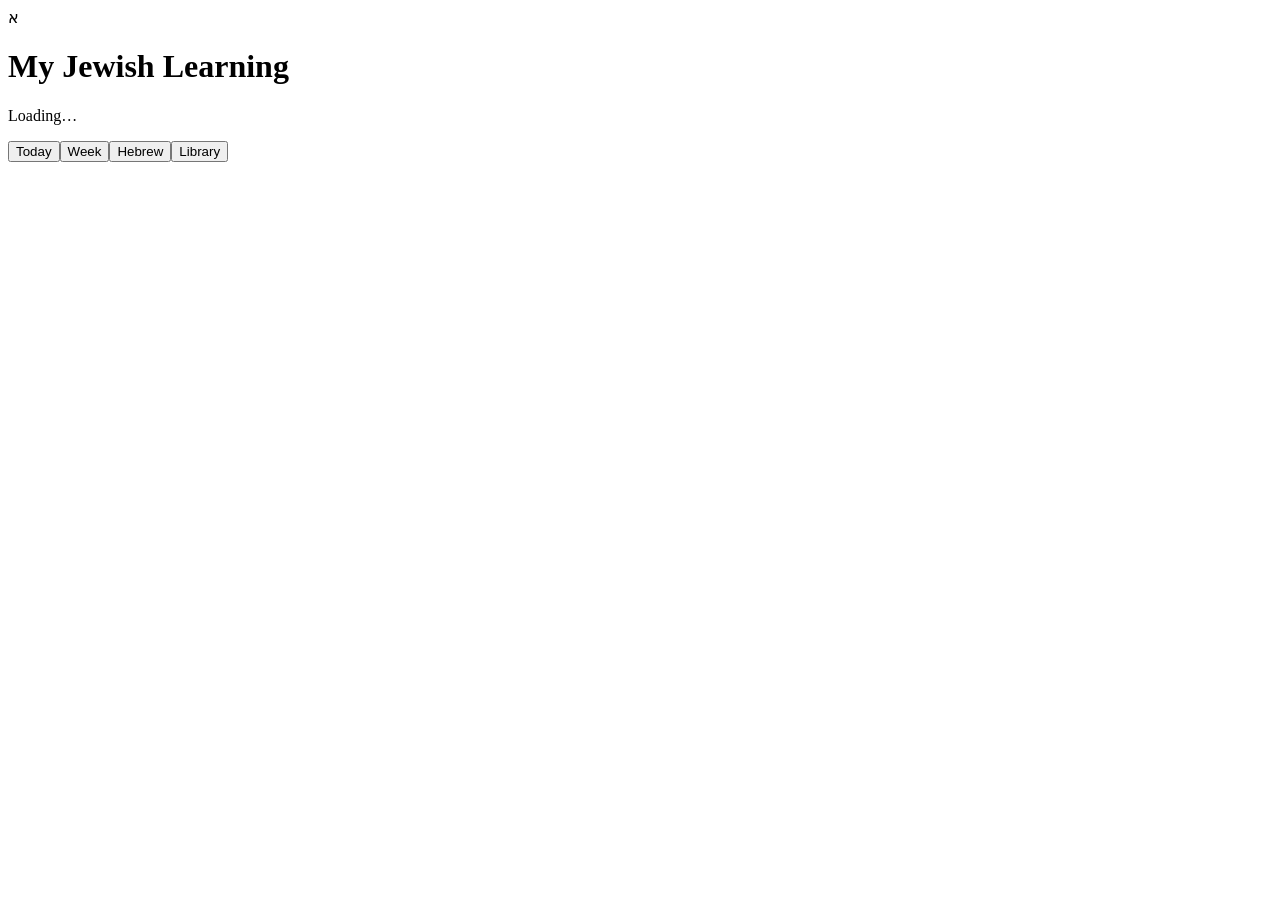
==== index.html @ fdc8c0b4 "Add index.html for My Jewish Learning V1" ====
<!doctype html><html><head><meta charset="utf-8"><meta name="viewport" content="width=device-width,initial-scale=1,viewport-fit=cover"><meta name="theme-color" content="#153f46"><title>My Jewish Learning</title><link rel="manifest" href="manifest.webmanifest"><link rel="stylesheet" href="styles.css"></head><body><header><div class="brand"><div class="mark">א</div><div><h1>My Jewish Learning</h1><p id="weekline">Loading…</p></div></div></header><main><section id="today" class="view active"></section><section id="week" class="view"></section><section id="hebrew" class="view"></section><section id="library" class="view"></section></main><nav><button data-view="today" class="active">Today</button><button data-view="week">Week</button><button data-view="hebrew">Hebrew</button><button data-view="library">Library</button></nav><script src="app.js"></script></body></html>
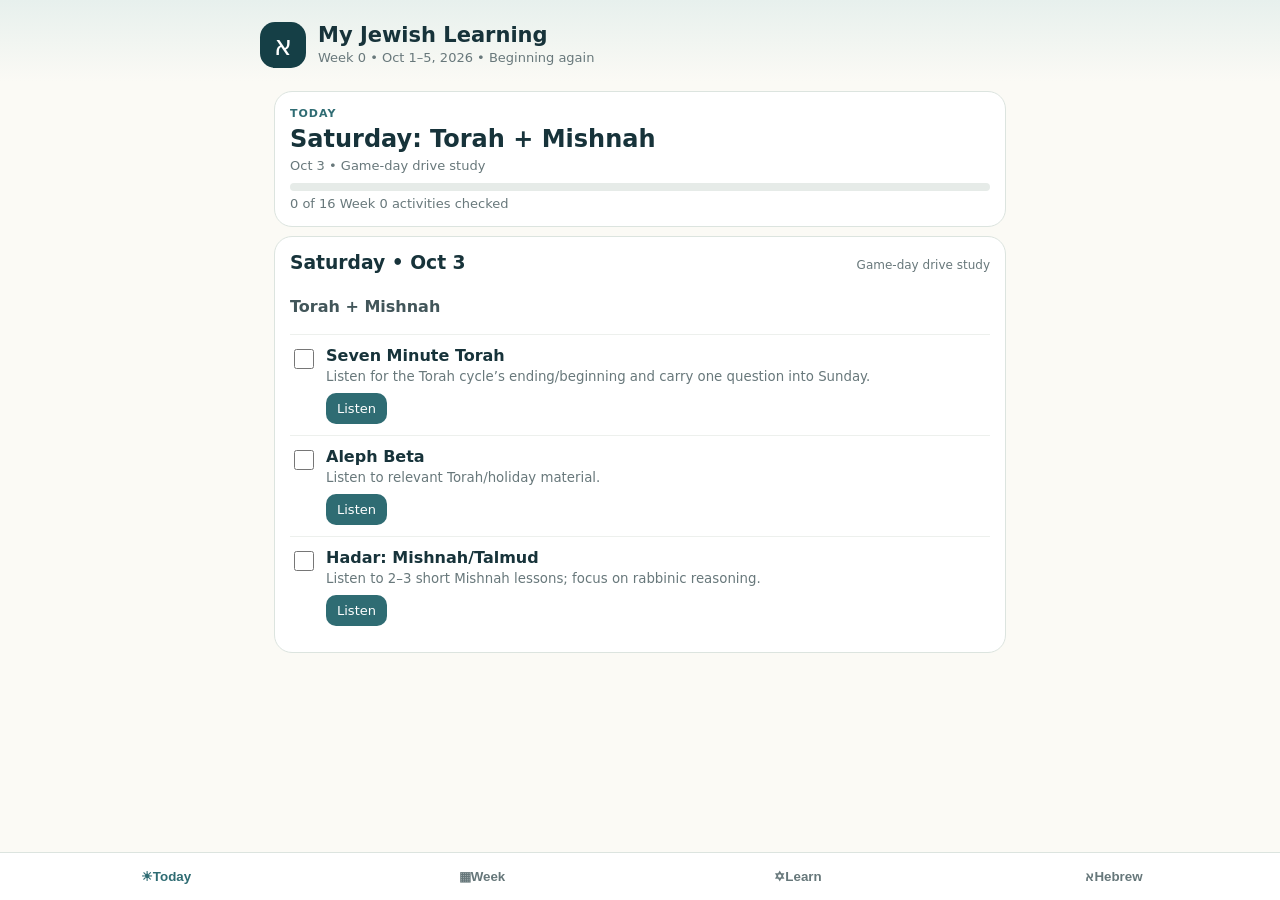
==== commit 657552d8: "V2: update index.html" ====
--- a/index.html
+++ b/index.html
@@ -1 +1 @@
-<!doctype html><html><head><meta charset="utf-8"><meta name="viewport" content="width=device-width,initial-scale=1,viewport-fit=cover"><meta name="theme-color" content="#153f46"><title>My Jewish Learning</title><link rel="manifest" href="manifest.webmanifest"><link rel="stylesheet" href="styles.css"></head><body><header><div class="brand"><div class="mark">א</div><div><h1>My Jewish Learning</h1><p id="weekline">Loading…</p></div></div></header><main><section id="today" class="view active"></section><section id="week" class="view"></section><section id="hebrew" class="view"></section><section id="library" class="view"></section></main><nav><button data-view="today" class="active">Today</button><button data-view="week">Week</button><button data-view="hebrew">Hebrew</button><button data-view="library">Library</button></nav><script src="app.js"></script></body></html>+<!doctype html><html><head><meta charset="utf-8"><meta name="viewport" content="width=device-width,initial-scale=1,viewport-fit=cover"><meta name="theme-color" content="#153f46"><title>My Jewish Learning</title><link rel="manifest" href="manifest.webmanifest"><link rel="stylesheet" href="styles.css"></head><body><header><div class="brand"><div class="mark">א</div><div><h1>My Jewish Learning</h1><p id="weekline">Loading…</p></div></div></header><main><section id="today" class="view active"></section><section id="week" class="view"></section><section id="learn" class="view"></section><section id="hebrew" class="view"></section></main><nav><button data-view="today" class="active"><span>☀︎</span>Today</button><button data-view="week"><span>▦</span>Week</button><button data-view="learn"><span>✡</span>Learn</button><button data-view="hebrew"><span>א</span>Hebrew</button></nav><script src="app.js"></script></body></html>
--- a/styles.css
+++ b/styles.css
@@ -0,0 +1 @@
+:root{--ink:#17333a;--muted:#68787b;--paper:#fbfaf5;--card:#fff;--accent:#2f6c73;--line:#dce4df}*{box-sizing:border-box}body{margin:0;background:var(--paper);color:var(--ink);font-family:system-ui,-apple-system,"Segoe UI",sans-serif;padding-bottom:82px}header{padding:22px 18px 14px;background:linear-gradient(180deg,#e7f0ed,#fbfaf5);position:sticky;top:0;z-index:3}.brand{max-width:760px;margin:auto;display:flex;gap:12px;align-items:center}.mark{width:46px;height:46px;border-radius:15px;background:#153f46;color:#fff;display:grid;place-items:center;font-size:27px}h1{font-size:21px;margin:0}.brand p{margin:3px 0;color:var(--muted);font-size:13px}main{max-width:760px;margin:auto;padding:0 14px}.view{display:none}.view.active{display:block}.hero,.card{background:var(--card);border:1px solid var(--line);border-radius:18px;padding:15px;margin:9px 0}.eyebrow{text-transform:uppercase;letter-spacing:.09em;font-size:11px;color:var(--accent);font-weight:800}.hero h2{margin:5px 0;font-size:24px}.meta{color:var(--muted);font-size:13px}.card h3{margin:0 0 6px}.card p{color:#42565a;line-height:1.45}.task{display:grid;grid-template-columns:28px 1fr;gap:8px;padding:11px 0;border-top:1px solid #edf0ed}.task input{width:20px;height:20px}.task strong,.task small{display:block}.task small{color:var(--muted);margin-top:3px;line-height:1.35}a.button{display:inline-block;text-decoration:none;color:#fff;background:var(--accent);padding:8px 11px;border-radius:10px;font-size:13px;margin-top:7px}.prayer{text-align:center}.hebrew{font-size:25px!important;line-height:1.65!important;direction:rtl}.translit{font-style:italic}.english{color:var(--muted)!important}.progress{height:8px;background:#e6ebe8;border-radius:8px;overflow:hidden;margin:10px 0 5px}.bar{height:100%;background:var(--accent)}nav{position:fixed;bottom:0;left:0;right:0;background:#fffffff2;border-top:1px solid var(--line);display:grid;grid-template-columns:repeat(4,1fr);padding:7px 8px;z-index:5}nav button{border:0;background:none;padding:9px 2px;color:#66777a;font-weight:700}nav button.active{color:var(--accent)}.dayhead{display:flex;justify-content:space-between;gap:8px;align-items:baseline}.dayhead span{color:var(--muted);font-size:12px}.lib a{color:var(--accent);font-weight:750;text-decoration:none}@media(min-width:700px){.weekgrid,.prayergrid{display:grid;grid-template-columns:1fr 1fr;gap:10px}.weekgrid .card{margin:0}}
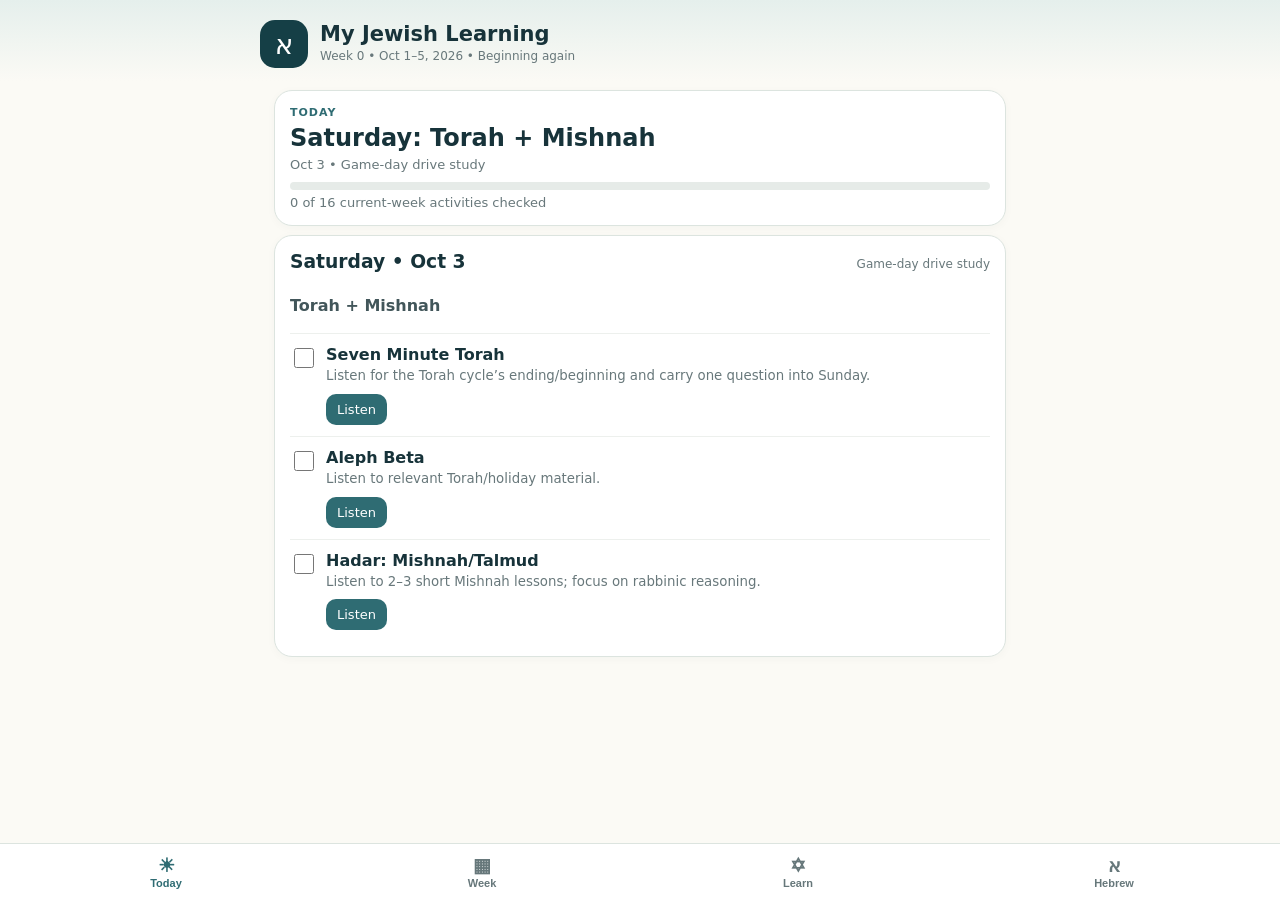
==== commit 3a0c1ba4: "Force V2 asset refresh for Shabbat guide button" ====
--- a/index.html
+++ b/index.html
@@ -1 +1 @@
-<!doctype html><html><head><meta charset="utf-8"><meta name="viewport" content="width=device-width,initial-scale=1,viewport-fit=cover"><meta name="theme-color" content="#153f46"><title>My Jewish Learning</title><link rel="manifest" href="manifest.webmanifest"><link rel="stylesheet" href="styles.css"></head><body><header><div class="brand"><div class="mark">א</div><div><h1>My Jewish Learning</h1><p id="weekline">Loading…</p></div></div></header><main><section id="today" class="view active"></section><section id="week" class="view"></section><section id="learn" class="view"></section><section id="hebrew" class="view"></section></main><nav><button data-view="today" class="active"><span>☀︎</span>Today</button><button data-view="week"><span>▦</span>Week</button><button data-view="learn"><span>✡</span>Learn</button><button data-view="hebrew"><span>א</span>Hebrew</button></nav><script src="app.js"></script></body></html>+<!doctype html><html><head><meta charset="utf-8"><meta name="viewport" content="width=device-width,initial-scale=1,viewport-fit=cover"><meta name="theme-color" content="#153f46"><title>My Jewish Learning</title><link rel="manifest" href="manifest.webmanifest"><link rel="stylesheet" href="styles.css?v=20261002-2"></head><body><header><div class="brand"><div class="mark">א</div><div><h1>My Jewish Learning</h1><p id="weekline">Loading…</p></div></div></header><main><section id="today" class="view active"></section><section id="week" class="view"></section><section id="learn" class="view"></section><section id="hebrew" class="view"></section></main><nav><button data-view="today" class="active"><span>☀︎</span>Today</button><button data-view="week"><span>▦</span>Week</button><button data-view="learn"><span>✡</span>Learn</button><button data-view="hebrew"><span>א</span>Hebrew</button></nav><script src="app.js?v=20261002-2"></script></body></html>
--- a/styles.css
+++ b/styles.css
@@ -1 +1 @@
-:root{--ink:#17333a;--muted:#68787b;--paper:#fbfaf5;--card:#fff;--accent:#2f6c73;--line:#dce4df}*{box-sizing:border-box}body{margin:0;background:var(--paper);color:var(--ink);font-family:system-ui,-apple-system,"Segoe UI",sans-serif;padding-bottom:82px}header{padding:22px 18px 14px;background:linear-gradient(180deg,#e7f0ed,#fbfaf5);position:sticky;top:0;z-index:3}.brand{max-width:760px;margin:auto;display:flex;gap:12px;align-items:center}.mark{width:46px;height:46px;border-radius:15px;background:#153f46;color:#fff;display:grid;place-items:center;font-size:27px}h1{font-size:21px;margin:0}.brand p{margin:3px 0;color:var(--muted);font-size:13px}main{max-width:760px;margin:auto;padding:0 14px}.view{display:none}.view.active{display:block}.hero,.card{background:var(--card);border:1px solid var(--line);border-radius:18px;padding:15px;margin:9px 0}.eyebrow{text-transform:uppercase;letter-spacing:.09em;font-size:11px;color:var(--accent);font-weight:800}.hero h2{margin:5px 0;font-size:24px}.meta{color:var(--muted);font-size:13px}.card h3{margin:0 0 6px}.card p{color:#42565a;line-height:1.45}.task{display:grid;grid-template-columns:28px 1fr;gap:8px;padding:11px 0;border-top:1px solid #edf0ed}.task input{width:20px;height:20px}.task strong,.task small{display:block}.task small{color:var(--muted);margin-top:3px;line-height:1.35}a.button{display:inline-block;text-decoration:none;color:#fff;background:var(--accent);padding:8px 11px;border-radius:10px;font-size:13px;margin-top:7px}.prayer{text-align:center}.hebrew{font-size:25px!important;line-height:1.65!important;direction:rtl}.translit{font-style:italic}.english{color:var(--muted)!important}.progress{height:8px;background:#e6ebe8;border-radius:8px;overflow:hidden;margin:10px 0 5px}.bar{height:100%;background:var(--accent)}nav{position:fixed;bottom:0;left:0;right:0;background:#fffffff2;border-top:1px solid var(--line);display:grid;grid-template-columns:repeat(4,1fr);padding:7px 8px;z-index:5}nav button{border:0;background:none;padding:9px 2px;color:#66777a;font-weight:700}nav button.active{color:var(--accent)}.dayhead{display:flex;justify-content:space-between;gap:8px;align-items:baseline}.dayhead span{color:var(--muted);font-size:12px}.lib a{color:var(--accent);font-weight:750;text-decoration:none}@media(min-width:700px){.weekgrid,.prayergrid{display:grid;grid-template-columns:1fr 1fr;gap:10px}.weekgrid .card{margin:0}}+:root{--ink:#17333a;--muted:#68787b;--paper:#fbfaf5;--card:#fff;--accent:#2f6c73;--accent2:#b58a3b;--line:#dce4df}*{box-sizing:border-box}body{margin:0;background:var(--paper);color:var(--ink);font-family:system-ui,-apple-system,"Segoe UI",sans-serif;padding-bottom:86px}header{padding:20px 18px 13px;background:linear-gradient(180deg,#e5efec,#fbfaf5);position:sticky;top:0;z-index:3}.brand{max-width:760px;margin:auto;display:flex;gap:12px;align-items:center}.mark{width:48px;height:48px;border-radius:15px;background:#153f46;color:#fff;display:grid;place-items:center;font-size:28px}h1{font-size:21px;margin:0}.brand p{margin:3px 0;color:var(--muted);font-size:12px}main{max-width:760px;margin:auto;padding:0 14px}.view{display:none}.view.active{display:block}.hero,.card{background:var(--card);border:1px solid var(--line);border-radius:18px;padding:15px;margin:9px 0;box-shadow:0 2px 10px #17333a08}.eyebrow{text-transform:uppercase;letter-spacing:.09em;font-size:11px;color:var(--accent);font-weight:800}.hero h2{margin:5px 0;font-size:24px}.meta{color:var(--muted);font-size:13px}.card h3{margin:0 0 6px}.card p{color:#42565a;line-height:1.45}.task{display:grid;grid-template-columns:28px 1fr;gap:8px;padding:11px 0;border-top:1px solid #edf0ed}.task input{width:20px;height:20px}.task strong,.task small{display:block}.task small{color:var(--muted);margin-top:3px;line-height:1.4}a.button{display:inline-block;text-decoration:none;color:#fff;background:var(--accent);padding:8px 11px;border-radius:10px;font-size:13px;margin-top:8px}.prayer{text-align:center}.hebrewtext{font-size:25px!important;line-height:1.65!important;direction:rtl}.translit{font-style:italic}.english{color:var(--muted)!important}.progress{height:8px;background:#e6ebe8;border-radius:8px;overflow:hidden;margin:10px 0 5px}.bar{height:100%;background:var(--accent)}.dayhead{display:flex;justify-content:space-between;gap:8px;align-items:baseline}.dayhead span{color:var(--muted);font-size:12px}.sectiontitle{margin:22px 3px 8px}.sectiontitle h2{margin:0;font-size:19px}.sectiontitle p{margin:3px 0;color:var(--muted);font-size:13px}.pill{display:inline-block;background:#edf4f1;color:var(--accent);font-weight:750;border-radius:999px;padding:5px 9px;font-size:11px;margin:2px}.archive{margin-top:18px}.archive details{background:#fff;border:1px solid var(--line);border-radius:15px;padding:12px;margin:8px 0}.archive summary{font-weight:800;cursor:pointer}.resource{display:flex;justify-content:space-between;gap:12px;align-items:center}.resource a{color:var(--accent);font-weight:800;text-decoration:none}.prompt{border-left:4px solid var(--accent2);padding-left:11px}.empty{text-align:center;padding:30px 12px;color:var(--muted)}nav{position:fixed;bottom:0;left:0;right:0;background:#fffffff2;border-top:1px solid var(--line);display:grid;grid-template-columns:repeat(4,1fr);padding:6px 8px calc(6px + env(safe-area-inset-bottom));z-index:5;backdrop-filter:blur(10px)}nav button{border:0;background:none;padding:5px 2px;color:#66777a;font-weight:700;font-size:11px}nav button span{display:block;font-size:19px;line-height:22px}nav button.active{color:var(--accent)}@media(min-width:700px){.weekgrid,.prayergrid,.learngrid{display:grid;grid-template-columns:1fr 1fr;gap:10px}.weekgrid .card,.learngrid .card{margin:0}}.shabbat-card{background:linear-gradient(145deg,#fffdf7,#f4eee0);border:1px solid #e2d2ac;border-radius:20px;padding:18px;margin:10px 0 14px;box-shadow:0 4px 16px #6f5b2d14}.shabbat-card h2{font-size:25px;margin:5px 0}.shabbat-card h3{font-size:15px;margin:0 0 5px;color:#17333a}.shabbat-card p{line-height:1.55;color:#42565a}.table-section{padding:13px 0;border-top:1px solid #e8ddc5}.table-section:first-of-type{margin-top:12px}.questions{background:#fffaf0;margin:8px -8px;padding:13px 8px;border-radius:12px}.closing{font-style:italic}.full-guide{display:block;text-align:center;text-decoration:none;background:#153f46;color:#fff;font-weight:850;font-size:16px;padding:14px 16px;border-radius:13px;margin:16px 0 12px;box-shadow:0 3px 10px #17333a1a}.full-guide:active{transform:translateY(1px)}
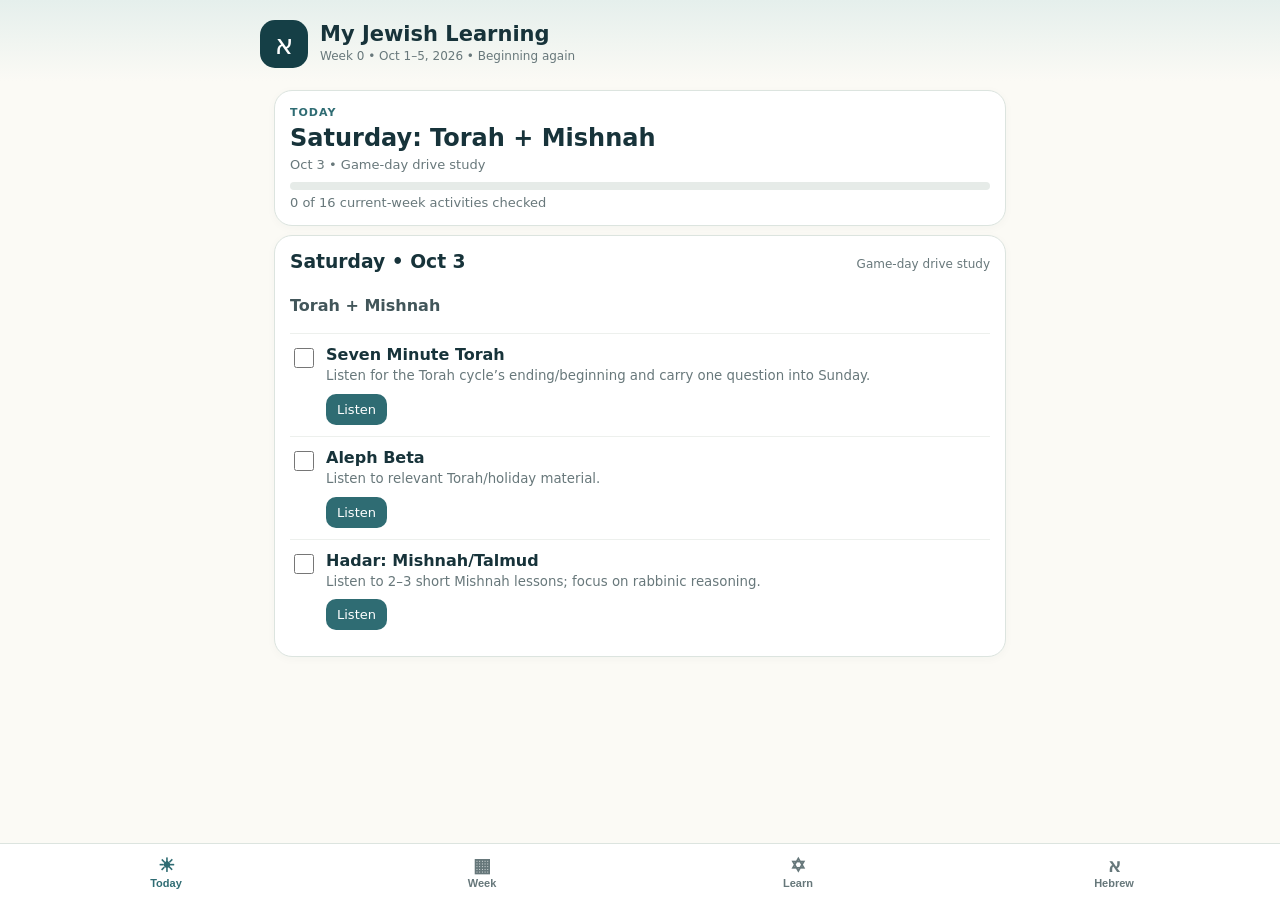
==== commit 71eba9b3: "Force Friday guide button asset refresh" ====
--- a/index.html
+++ b/index.html
@@ -1 +1 @@
-<!doctype html><html><head><meta charset="utf-8"><meta name="viewport" content="width=device-width,initial-scale=1,viewport-fit=cover"><meta name="theme-color" content="#153f46"><title>My Jewish Learning</title><link rel="manifest" href="manifest.webmanifest"><link rel="stylesheet" href="styles.css?v=20261002-2"></head><body><header><div class="brand"><div class="mark">א</div><div><h1>My Jewish Learning</h1><p id="weekline">Loading…</p></div></div></header><main><section id="today" class="view active"></section><section id="week" class="view"></section><section id="learn" class="view"></section><section id="hebrew" class="view"></section></main><nav><button data-view="today" class="active"><span>☀︎</span>Today</button><button data-view="week"><span>▦</span>Week</button><button data-view="learn"><span>✡</span>Learn</button><button data-view="hebrew"><span>א</span>Hebrew</button></nav><script src="app.js?v=20261002-2"></script></body></html>+<!doctype html><html><head><meta charset="utf-8"><meta name="viewport" content="width=device-width,initial-scale=1,viewport-fit=cover"><meta name="theme-color" content="#153f46"><title>My Jewish Learning</title><link rel="manifest" href="manifest.webmanifest"><link rel="stylesheet" href="styles.css?v=20261002-4"></head><body><header><div class="brand"><div class="mark">א</div><div><h1>My Jewish Learning</h1><p id="weekline">Loading…</p></div></div></header><main><section id="today" class="view active"></section><section id="week" class="view"></section><section id="learn" class="view"></section><section id="hebrew" class="view"></section></main><nav><button data-view="today" class="active"><span>☀︎</span>Today</button><button data-view="week"><span>▦</span>Week</button><button data-view="learn"><span>✡</span>Learn</button><button data-view="hebrew"><span>א</span>Hebrew</button></nav><script src="app.js?v=20261002-5"></script></body></html>
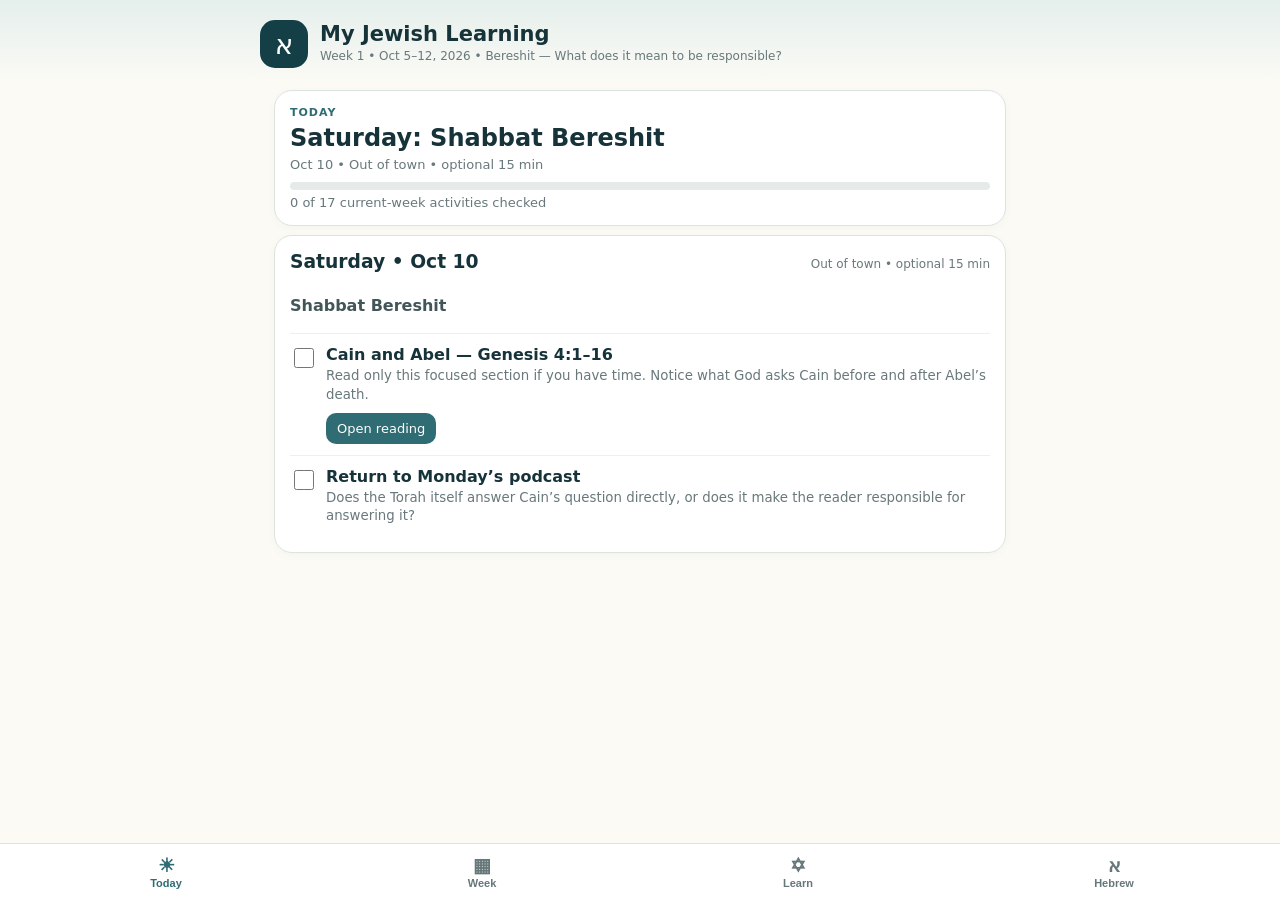
==== commit 0e5e280a: "Load Week 1 app update" ====
--- a/index.html
+++ b/index.html
@@ -1 +1 @@
-<!doctype html><html><head><meta charset="utf-8"><meta name="viewport" content="width=device-width,initial-scale=1,viewport-fit=cover"><meta name="theme-color" content="#153f46"><title>My Jewish Learning</title><link rel="manifest" href="manifest.webmanifest"><link rel="stylesheet" href="styles.css?v=20261002-4"></head><body><header><div class="brand"><div class="mark">א</div><div><h1>My Jewish Learning</h1><p id="weekline">Loading…</p></div></div></header><main><section id="today" class="view active"></section><section id="week" class="view"></section><section id="learn" class="view"></section><section id="hebrew" class="view"></section></main><nav><button data-view="today" class="active"><span>☀︎</span>Today</button><button data-view="week"><span>▦</span>Week</button><button data-view="learn"><span>✡</span>Learn</button><button data-view="hebrew"><span>א</span>Hebrew</button></nav><script src="app.js?v=20261002-5"></script></body></html>+<!doctype html><html><head><meta charset="utf-8"><meta name="viewport" content="width=device-width,initial-scale=1,viewport-fit=cover"><meta name="theme-color" content="#153f46"><title>My Jewish Learning</title><link rel="manifest" href="manifest.webmanifest"><link rel="stylesheet" href="styles.css?v=20261002-4"></head><body><header><div class="brand"><div class="mark">א</div><div><h1>My Jewish Learning</h1><p id="weekline">Loading…</p></div></div></header><main><section id="today" class="view active"></section><section id="week" class="view"></section><section id="learn" class="view"></section><section id="hebrew" class="view"></section></main><nav><button data-view="today" class="active"><span>☀︎</span>Today</button><button data-view="week"><span>▦</span>Week</button><button data-view="learn"><span>✡</span>Learn</button><button data-view="hebrew"><span>א</span>Hebrew</button></nav><script src="app.js?v=20261004-1"></script></body></html>
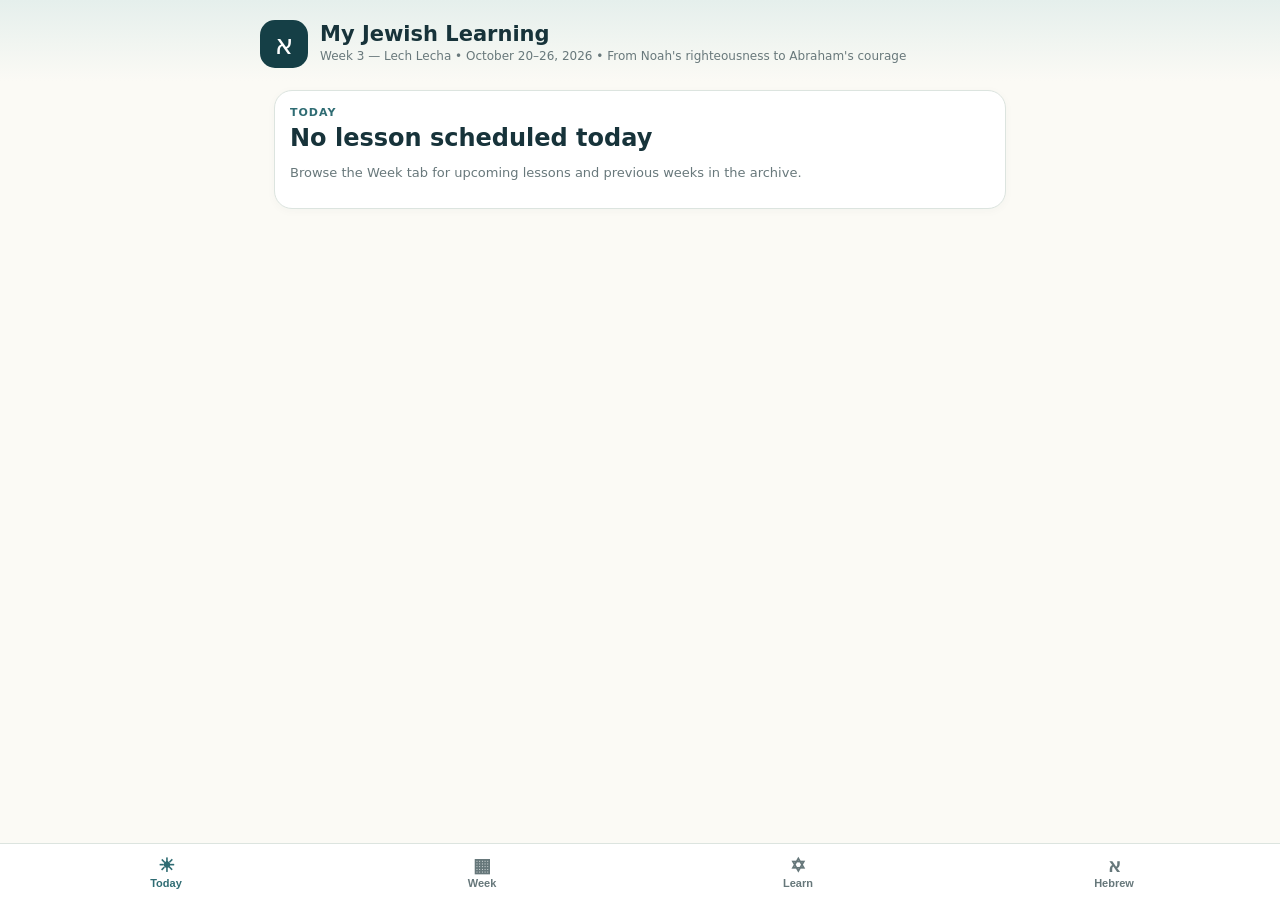
==== commit bd16f5a2: "Load fixed date-aware learning app" ====
--- a/index.html
+++ b/index.html
@@ -1 +1 @@
-<!doctype html><html><head><meta charset="utf-8"><meta name="viewport" content="width=device-width,initial-scale=1,viewport-fit=cover"><meta name="theme-color" content="#153f46"><title>My Jewish Learning</title><link rel="manifest" href="manifest.webmanifest"><link rel="stylesheet" href="styles.css?v=20261002-4"></head><body><header><div class="brand"><div class="mark">א</div><div><h1>My Jewish Learning</h1><p id="weekline">Loading…</p></div></div></header><main><section id="today" class="view active"></section><section id="week" class="view"></section><section id="learn" class="view"></section><section id="hebrew" class="view"></section></main><nav><button data-view="today" class="active"><span>☀︎</span>Today</button><button data-view="week"><span>▦</span>Week</button><button data-view="learn"><span>✡</span>Learn</button><button data-view="hebrew"><span>א</span>Hebrew</button></nav><script src="app.js?v=20261004-1"></script></body></html>+<!doctype html><html><head><meta charset="utf-8"><meta name="viewport" content="width=device-width,initial-scale=1,viewport-fit=cover"><meta name="theme-color" content="#153f46"><title>My Jewish Learning</title><link rel="manifest" href="manifest.webmanifest"><link rel="stylesheet" href="styles.css?v=20261002-4"></head><body><header><div class="brand"><div class="mark">א</div><div><h1>My Jewish Learning</h1><p id="weekline">Loading…</p></div></div></header><main><section id="today" class="view active"></section><section id="week" class="view"></section><section id="learn" class="view"></section><section id="hebrew" class="view"></section></main><nav><button data-view="today" class="active"><span>☀︎</span>Today</button><button data-view="week"><span>▦</span>Week</button><button data-view="learn"><span>✡</span>Learn</button><button data-view="hebrew"><span>א</span>Hebrew</button></nav><script src="app-v5.js?v=20261019-1"></script></body></html>
